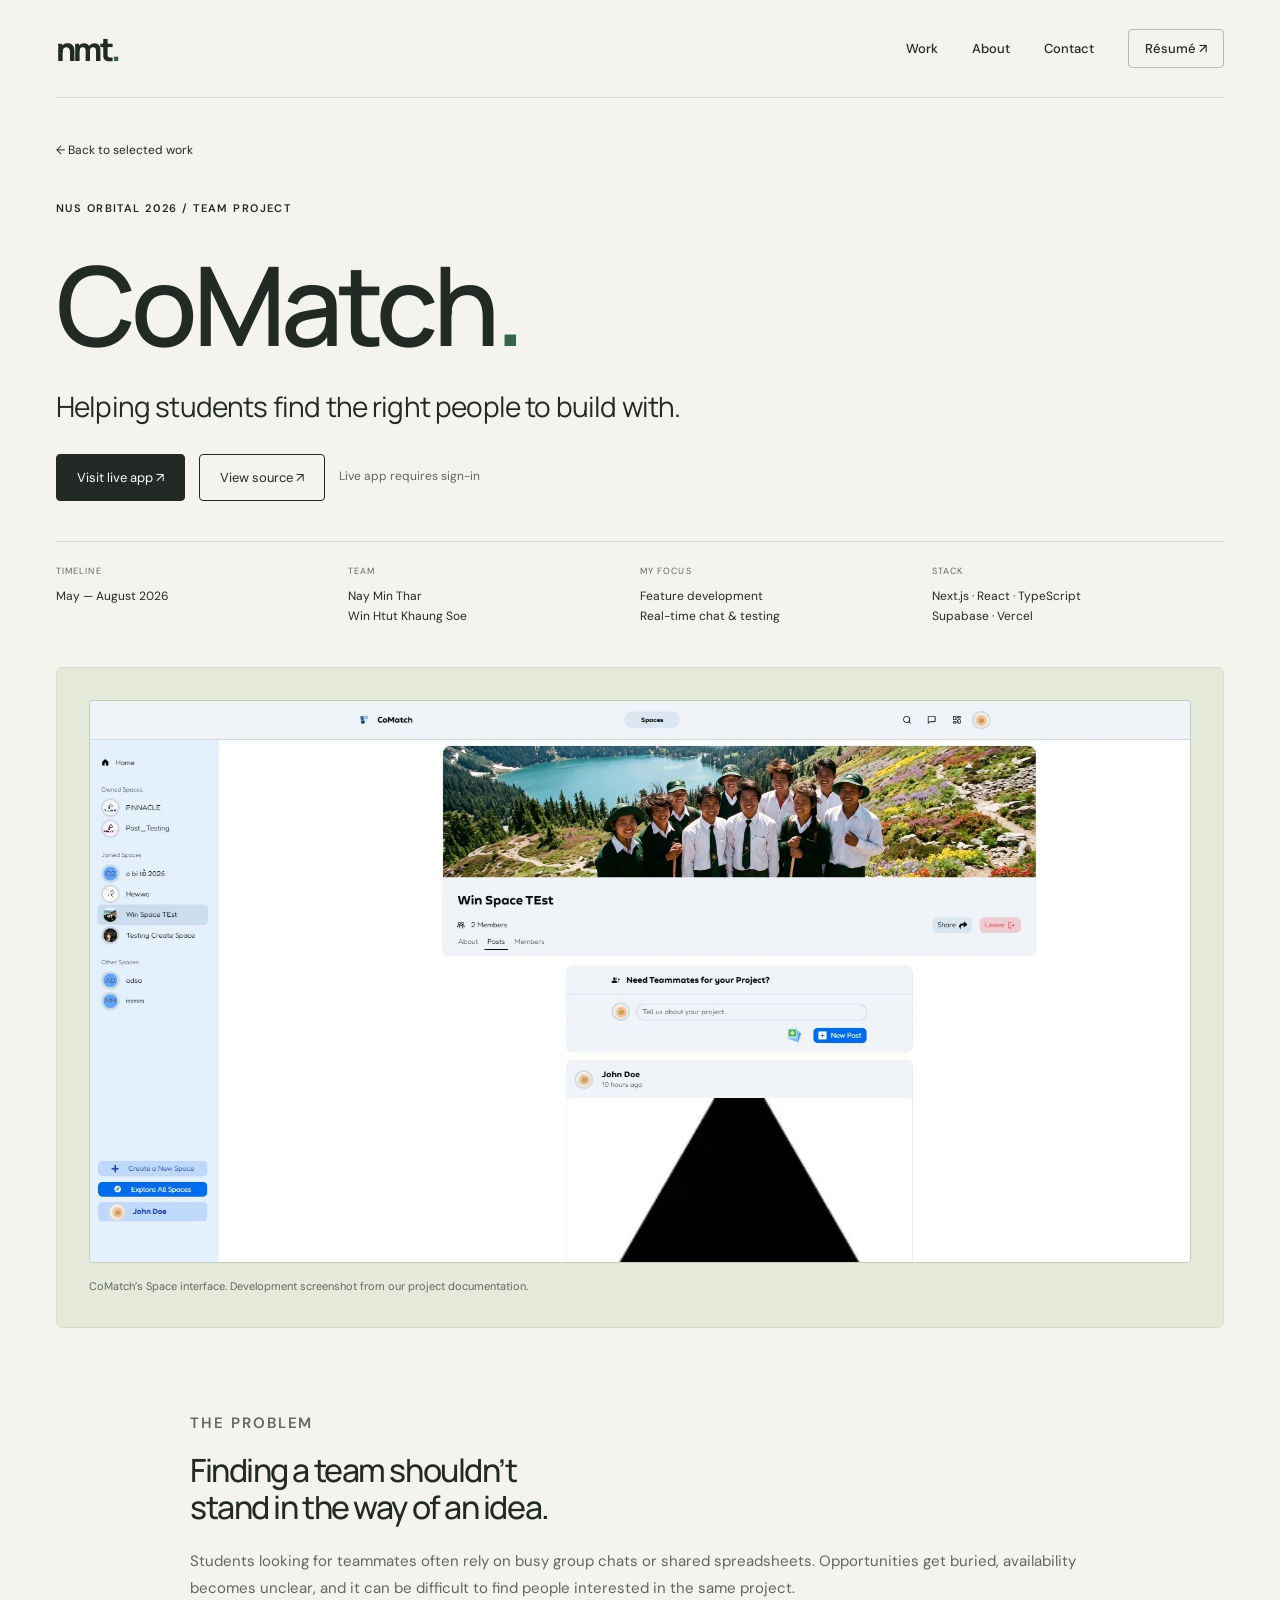
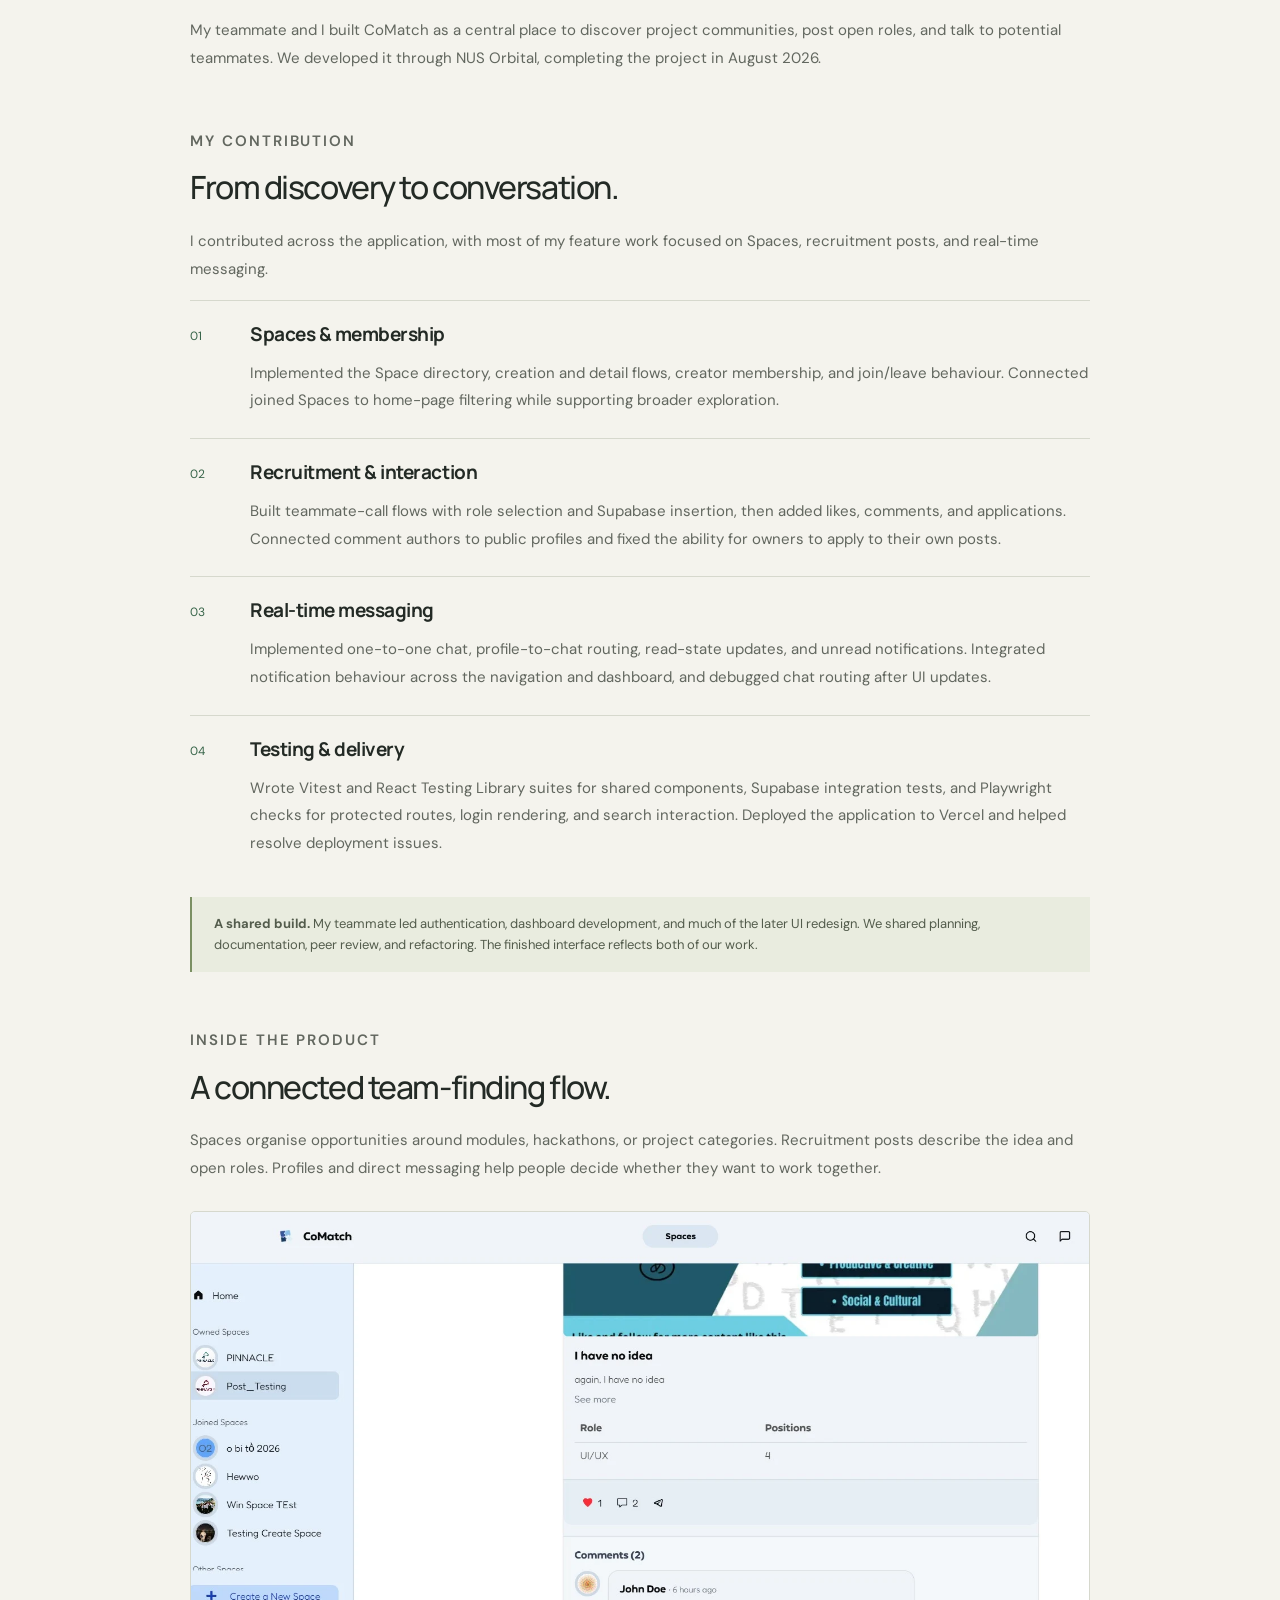
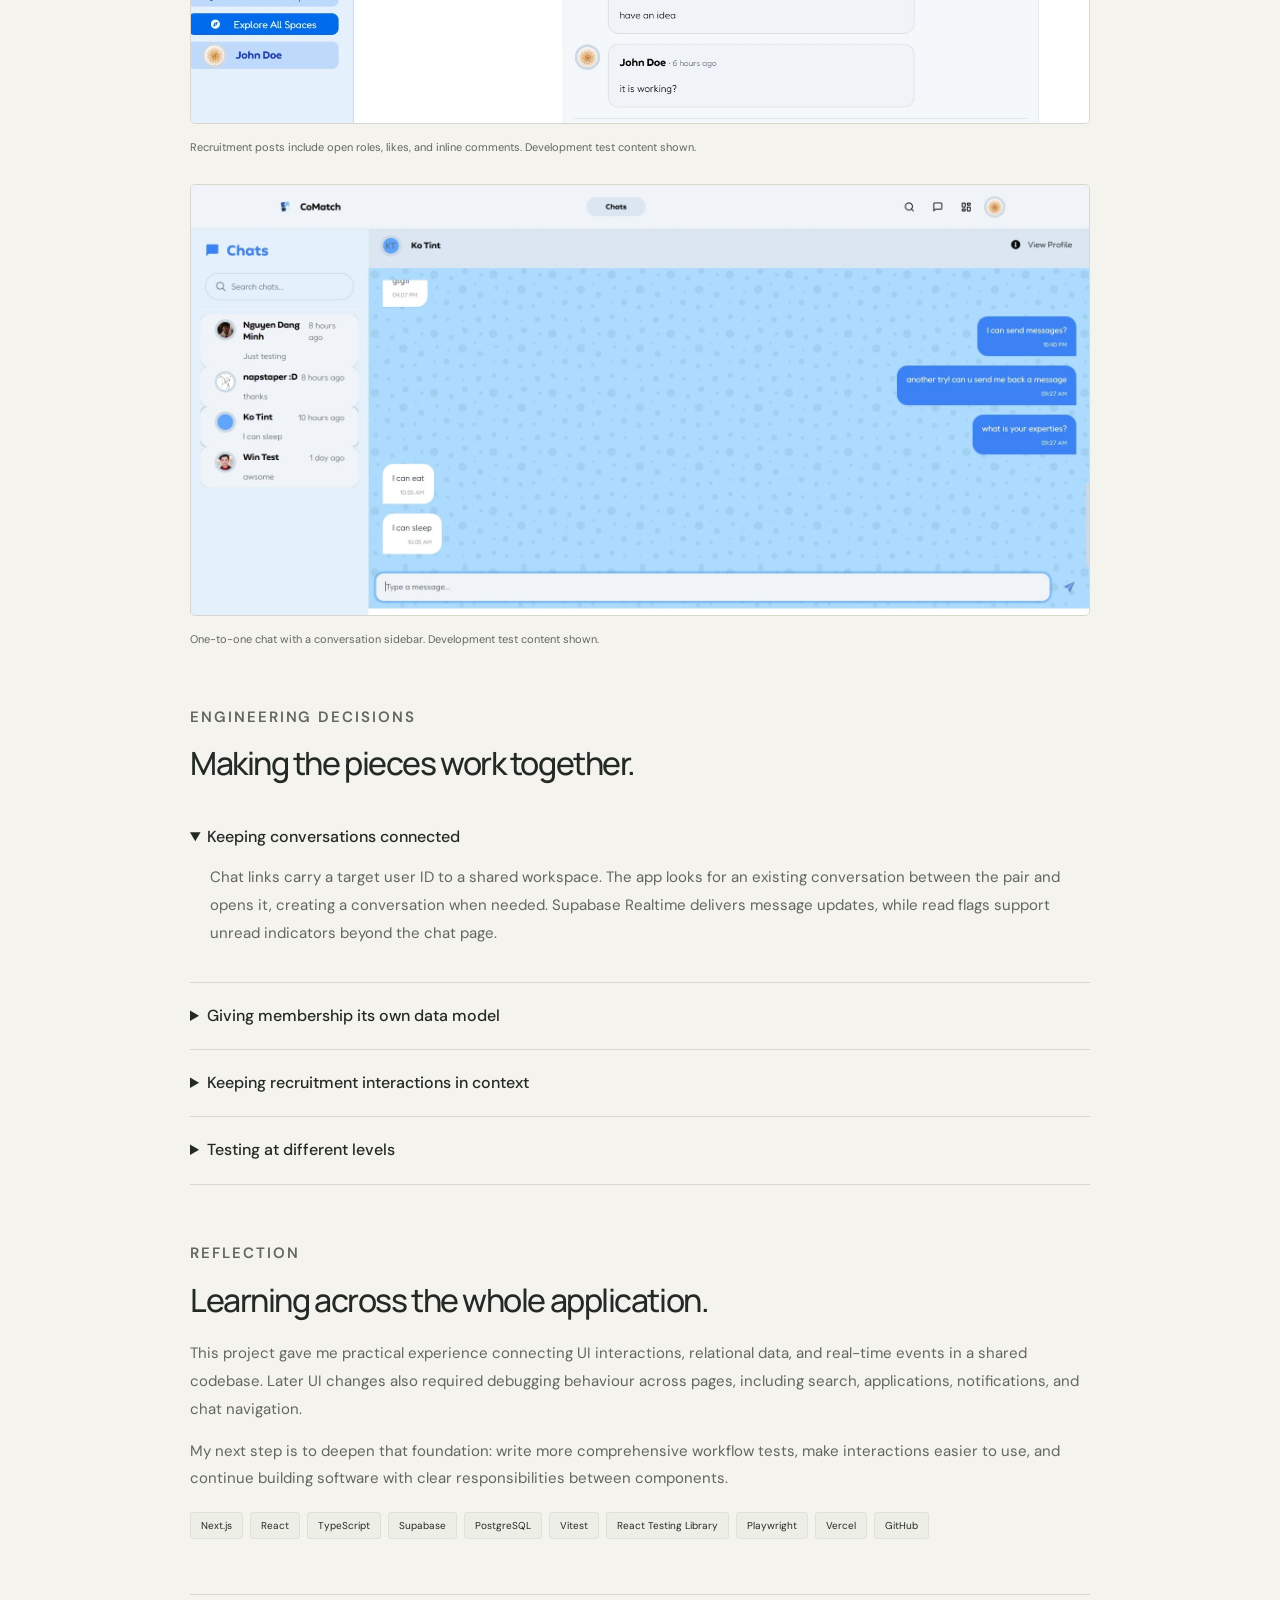
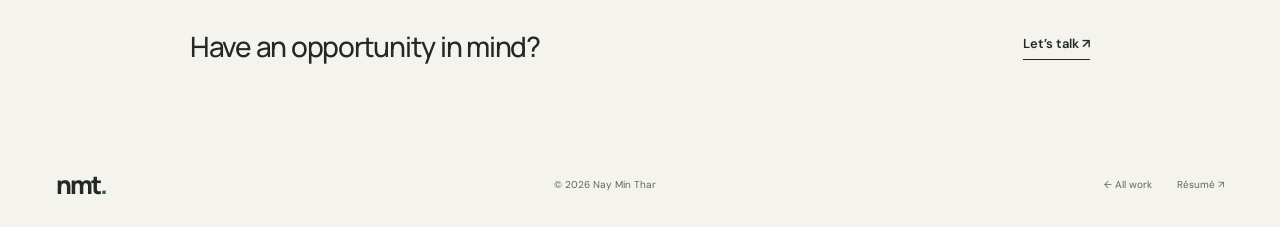
==== comatch.html @ 763fc72e "Publish initial portfolio" ====
<!doctype html>
<html lang="en">
<head><meta charset="UTF-8"><meta name="viewport" content="width=device-width, initial-scale=1"><title>CoMatch — Nay Min Thar</title><meta name="description" content="How I contributed to CoMatch: Spaces, teammate recruitment, real-time chat, and automated testing. An NUS Orbital 2026 team project."><meta name="theme-color" content="#f4f3ed"><link rel="icon" href="assets/favicon.svg" type="image/svg+xml"><link rel="stylesheet" href="styles.css"><script src="script.js" defer></script></head>
<body><a class="skip-link" href="#main">Skip to content</a><header class="site-header wrap"><a class="wordmark" href="index.html" aria-label="Nay Min Thar home">nmt<span class="brand-dot">.</span></a><nav aria-label="Main navigation"><a href="index.html#work">Work</a><a href="index.html#about">About</a><a href="index.html#contact">Contact</a><a class="nav-resume" href="resume.html">Résumé ↗</a></nav></header>
<main id="main"><section class="case-hero wrap"><a class="back-link" href="index.html#work">← Back to selected work</a><p class="eyebrow">NUS Orbital 2026 / Team project</p><h1>CoMatch<span class="green">.</span></h1><p class="case-deck">Helping students find the right people to build with.</p><div class="case-links"><a class="button dark" href="https://co-match-two.vercel.app/" target="_blank" rel="noopener noreferrer">Visit live app ↗</a><a class="button" href="https://github.com/naymin-gif/CoMatch" target="_blank" rel="noopener noreferrer">View source ↗</a><span class="small muted">Live app requires sign-in</span></div><dl class="case-facts"><div><dt>Timeline</dt><dd>May — August 2026</dd></div><div><dt>Team</dt><dd>Nay Min Thar<br>Win Htut Khaung Soe</dd></div><div><dt>My focus</dt><dd>Feature development<br>Real-time chat & testing</dd></div><div><dt>Stack</dt><dd>Next.js · React · TypeScript<br>Supabase · Vercel</dd></div></dl><figure class="case-cover"><img src="assets/comatch-spaces.webp" width="1782" height="910" alt="CoMatch Space interface with member navigation and recruitment feed"><figcaption>CoMatch’s Space interface. Development screenshot from our project documentation.</figcaption></figure></section>
<div class="case-body wrap"><section class="case-section"><p class="eyebrow">The problem</p><h2>Finding a team shouldn’t<br>stand in the way of an idea.</h2><p>Students looking for teammates often rely on busy group chats or shared spreadsheets. Opportunities get buried, availability becomes unclear, and it can be difficult to find people interested in the same project.</p><p>My teammate and I built CoMatch as a central place to discover project communities, post open roles, and talk to potential teammates. We developed it through NUS Orbital, completing the project in August 2026.</p></section>
<section class="case-section"><p class="eyebrow">My contribution</p><h2>From discovery to conversation.</h2><p>I contributed across the application, with most of my feature work focused on Spaces, recruitment posts, and real-time messaging.</p><ol class="contribution-list"><li><div><h3>Spaces & membership</h3><p>Implemented the Space directory, creation and detail flows, creator membership, and join/leave behaviour. Connected joined Spaces to home-page filtering while supporting broader exploration.</p></div></li><li><div><h3>Recruitment & interaction</h3><p>Built teammate-call flows with role selection and Supabase insertion, then added likes, comments, and applications. Connected comment authors to public profiles and fixed the ability for owners to apply to their own posts.</p></div></li><li><div><h3>Real-time messaging</h3><p>Implemented one-to-one chat, profile-to-chat routing, read-state updates, and unread notifications. Integrated notification behaviour across the navigation and dashboard, and debugged chat routing after UI updates.</p></div></li><li><div><h3>Testing & delivery</h3><p>Wrote Vitest and React Testing Library suites for shared components, Supabase integration tests, and Playwright checks for protected routes, login rendering, and search interaction. Deployed the application to Vercel and helped resolve deployment issues.</p></div></li></ol><aside class="team-note"><strong>A shared build.</strong> My teammate led authentication, dashboard development, and much of the later UI redesign. We shared planning, documentation, peer review, and refactoring. The finished interface reflects both of our work.</aside></section>
<section class="case-section"><p class="eyebrow">Inside the product</p><h2>A connected team-finding flow.</h2><p>Spaces organise opportunities around modules, hackathons, or project categories. Recruitment posts describe the idea and open roles. Profiles and direct messaging help people decide whether they want to work together.</p><figure class="case-gallery"><a href="assets/comatch-posts.webp" target="_blank" rel="noopener" aria-label="Open full-size recruitment post screenshot"><img src="assets/comatch-posts.webp" width="1589" height="904" loading="lazy" alt="CoMatch post with an open UI/UX role and expandable discussion"></a><figcaption>Recruitment posts include open roles, likes, and inline comments. Development test content shown.</figcaption></figure><figure class="case-gallery"><a href="assets/comatch-chat.webp" target="_blank" rel="noopener" aria-label="Open full-size chat screenshot"><img src="assets/comatch-chat.webp" width="1898" height="910" loading="lazy" alt="CoMatch messaging interface showing a chat list and active message thread"></a><figcaption>One-to-one chat with a conversation sidebar. Development test content shown.</figcaption></figure></section>
<section class="case-section"><p class="eyebrow">Engineering decisions</p><h2>Making the pieces work together.</h2><details class="case-detail" open><summary>Keeping conversations connected</summary><p>Chat links carry a target user ID to a shared workspace. The app looks for an existing conversation between the pair and opens it, creating a conversation when needed. Supabase Realtime delivers message updates, while read flags support unread indicators beyond the chat page.</p></details><details class="case-detail"><summary>Giving membership its own data model</summary><p>A dedicated <code>space_members</code> table separates membership from recruitment applications. This supports join/leave behaviour, membership lookups, and filtering the home page by joined Spaces.</p></details><details class="case-detail"><summary>Keeping recruitment interactions in context</summary><p>Comments expand inside a post instead of moving the user into a separate overlay. Recruitment forms use a constrained, scrollable body so adding more roles does not push the submission controls beyond the viewport.</p></details><details class="case-detail"><summary>Testing at different levels</summary><p>Component tests exercise rendering and interactions. Database integration checks inspect queries and schema expectations. Browser tests check login rendering, route protection, and search behaviour. Each layer covers a different kind of failure; route checks alone do not prove the complete authenticated application flow.</p></details></section>
<section class="case-section"><p class="eyebrow">Reflection</p><h2>Learning across the whole application.</h2><p>This project gave me practical experience connecting UI interactions, relational data, and real-time events in a shared codebase. Later UI changes also required debugging behaviour across pages, including search, applications, notifications, and chat navigation.</p><p>My next step is to deepen that foundation: write more comprehensive workflow tests, make interactions easier to use, and continue building software with clear responsibilities between components.</p><ul class="tags" aria-label="Project tools"><li>Next.js</li><li>React</li><li>TypeScript</li><li>Supabase</li><li>PostgreSQL</li><li>Vitest</li><li>React Testing Library</li><li>Playwright</li><li>Vercel</li><li>GitHub</li></ul></section><div class="next-step"><h2>Have an opportunity in mind?</h2><a class="text-link" href="index.html#contact">Let’s talk ↗</a></div></div></main>
<footer class="site-footer wrap"><a class="wordmark" href="index.html" aria-label="Nay Min Thar home">nmt<span class="brand-dot">.</span></a><span>© <span data-year>2026</span> Nay Min Thar</span><div><a href="index.html#work">← All work</a><a href="resume.html">Résumé ↗</a></div></footer></body></html>
---- styles.css ----
@import url('https://fonts.googleapis.com/css2?family=DM+Sans:wght@400;450;500;550;600;650;700&family=Manrope:wght@400;500;600;650;700;750;800&display=swap');
:root{--paper:#f4f3ed;--ink:#232a25;--muted:#62675f;--green:#376449;--line:#d6d8cd;--lime:#dce9ae;--white:#fff;--heading:'Manrope',Arial,sans-serif;--body:'DM Sans',Arial,sans-serif}
*{box-sizing:border-box}html{scroll-behavior:smooth;scroll-padding-top:95px}body{margin:0;background:var(--paper);color:var(--ink);font-family:var(--body);font-size:16px;line-height:1.65}a{color:inherit;text-decoration:none}button{font:inherit;color:inherit;cursor:pointer}img{max-width:100%;display:block}h1,h2,h3,p{margin:0}h1,h2,h3{font-family:var(--heading);line-height:1.15;letter-spacing:-.045em}button,a{-webkit-tap-highlight-color:transparent}a,button{touch-action:manipulation}a:focus-visible,button:focus-visible,summary:focus-visible{outline:3px solid var(--green);outline-offset:5px}::selection{background:var(--lime);color:var(--ink)}.wrap{max-width:1240px;width:calc(100% - 112px);margin-inline:auto}.muted{color:var(--muted)}.small{font-size:12px}.green{color:var(--green)}.eyebrow{text-transform:uppercase;letter-spacing:.13em;font-size:11px;font-weight:600}.skip-link{position:fixed;left:16px;top:-80px;z-index:10;padding:10px 18px;background:var(--ink);color:white}.skip-link:focus{top:12px}.site-header{height:98px;display:flex;align-items:center;justify-content:space-between;border-bottom:1px solid var(--line)}.wordmark{font-family:var(--heading);font-size:32px;font-weight:800;letter-spacing:-.08em;line-height:1}.brand-dot{color:var(--green)}nav{display:flex;align-items:center;gap:34px;font-size:13px;font-weight:500}nav a:hover,.subtle-link:hover,.site-footer a:hover{color:var(--green)}.nav-resume{border:1px solid #b9bcb1;padding:8px 16px;border-radius:4px}.nav-resume span{margin-left:12px}.hero{padding-top:37px}.hero-top,.hero-foot{display:flex;align-items:center;justify-content:space-between;gap:20px}.availability{font-size:11px;display:inline-flex;align-items:center;gap:9px;white-space:nowrap}.availability i,.tiny-dot{display:inline-block;width:6px;height:6px;background:var(--green);border-radius:50%;box-shadow:0 0 0 4px #3764490b}.hero h1{font-size:clamp(68px,9.7vw,132px);letter-spacing:-.075em;font-weight:600;margin:35px 0 34px;line-height:1.1}.name-dot{color:var(--green)}.hero-bottom{display:grid;grid-template-columns:1.1fr 1fr;align-items:center;gap:70px}.hero-lead{font-family:var(--heading);font-size:38px;font-weight:500;line-height:1.24;letter-spacing:-.045em}em{font-family:Georgia,'Times New Roman',serif;font-weight:400;color:var(--green)}.intro{font-size:15px;max-width:420px;margin:22px 0 25px;line-height:1.8}.button{display:inline-flex;align-items:center;justify-content:space-between;gap:34px;border:1px solid var(--ink);padding:12px 20px;font-size:13px;border-radius:4px;transition:background .2s,transform .2s}.button:hover{transform:translateY(-2px)}.dark{background:var(--ink);color:white}.dark:hover{background:var(--green)}.orbit-art{height:300px;position:relative;display:grid;place-items:center;overflow:hidden;background:radial-gradient(ellipse at center,#e5e9d655,transparent 66%)}.orbit{position:absolute;width:315px;height:160px;border:1px solid #8d9d805e;border-radius:50%;transform:rotate(-32deg)}.orbit-two{transform:rotate(32deg)}.orbit-three{transform:rotate(90deg)}.orbit-center{font:500 66px var(--heading);letter-spacing:-.1em;color:var(--green);transform:translateX(-4px)}.orbit-point{position:absolute;width:17px;height:17px;border-radius:50%;background:var(--green);top:73px;left:calc(50% + 105px);box-shadow:0 0 0 7px var(--paper)}.point-two{width:10px;height:10px;background:#b4c094;left:calc(50% - 125px);top:211px}.orbit-caption{position:absolute;bottom:0;font-size:9px;letter-spacing:.17em;color:var(--muted)}.hero-foot{margin-top:45px;padding:20px 0 22px;border-bottom:1px solid var(--line);font-size:10px;letter-spacing:.025em;color:var(--muted)}.hero-foot a span{margin-left:20px}.section-heading{margin-bottom:34px}.section-number{color:#858b7d;margin-right:12px}.section-heading h2{font-size:37px;font-weight:500;margin-top:17px}.work-section{padding-top:90px}.project-card{border:1px solid var(--line);border-radius:9px;overflow:hidden;background:#f9f9f4}.project-intro{padding:32px 38px;display:flex;align-items:center;justify-content:space-between}.project-meta{display:flex;align-items:center;gap:15px;color:var(--muted);font-size:11px}.pill{display:inline-block;border:1px solid #c7ccbc;border-radius:30px;padding:3px 11px;font-size:10px;line-height:1.8}.project-intro h3{font-size:46px;font-weight:600;margin:15px 0 8px}.project-intro h3 span{font-size:25px;margin-left:12px;vertical-align:middle}.project-intro p{font-size:14px;color:var(--muted)}.circle-link{border:1px solid #bdc6b8;display:grid;place-items:center;width:51px;height:51px;border-radius:50%;font-size:25px;transition:background .2s}.circle-link:hover{background:var(--lime)}.project-stage{padding:23px 38px 20px;background:#e4e9da;border-block:1px solid #d5decb}.stage-top{display:flex;justify-content:space-between;align-items:center;gap:15px;margin-bottom:23px}.stage-label{font-size:10px;letter-spacing:.06em;display:flex;align-items:center;gap:10px}.screen-controls{display:flex;border:1px solid #c4cfb8;padding:3px;border-radius:5px;gap:3px}.screen-controls button{background:transparent;border:0;border-radius:3px;font-size:11px;padding:5px 13px;min-height:32px}.screen-controls button[aria-pressed=true]{background:var(--paper);box-shadow:0 1px 4px #23301d10}.screen-controls button:hover{background:#f4f3ed99}.browser-frame{border:1px solid #c5cebb;border-radius:6px;overflow:hidden;box-shadow:0 14px 30px #23301d10;background:#eff4f9}.browser-bar{height:33px;display:flex;align-items:center;justify-content:space-between;background:#f9faf7;padding:0 13px;font-size:9px;color:#7b8675;border-bottom:1px solid #e5e8df}.browser-bar span:first-child{letter-spacing:3px;font-size:8px;color:#b4bdaa}.browser-frame img{width:100%;aspect-ratio:1.96;object-fit:contain;background:#eff4f9}.screen-caption{font-size:11px;margin-top:16px;text-align:center;color:#55614c}.project-bottom{display:grid;grid-template-columns:1fr auto;gap:60px;padding:30px 38px 34px;align-items:center}.project-bottom p{max-width:660px;font-size:14px;line-height:1.8}.tags{display:flex;flex-wrap:wrap;gap:7px;list-style:none;padding:0;margin:19px 0 0}.tags li{font-size:10px;line-height:1.5;padding:5px 10px;background:#edeee6;border:1px solid #dfe2d6;border-radius:3px}.project-actions{display:flex;flex-direction:column;align-items:flex-start;gap:8px}.text-link{display:inline-flex;align-items:center;gap:24px;font-size:13px;font-weight:600;border-bottom:1px solid var(--ink);padding-bottom:5px}.text-link:hover{color:var(--green);border-color:var(--green)}.subtle-link{font-size:12px}.about-section{padding-top:100px}.about-grid{display:grid;grid-template-columns:1.2fr .8fr;gap:110px}.about-grid h2{font-weight:500;font-size:39px;margin-bottom:27px}.body-large{font-size:18px;line-height:1.65}.about-grid p.muted{font-size:14px;line-height:1.9;margin-top:18px}.about-grid .text-link{margin-top:24px}.education-card{padding:30px;background:#e9ecdf;border:1px solid #dce0d0;border-radius:6px;align-self:start}.education-icon{font-size:12px;font-weight:700;width:45px;height:45px;border:1px solid #9aa88d;border-radius:50%;display:grid;place-items:center;color:var(--green);margin-bottom:24px}.education-card .eyebrow{color:var(--muted);font-size:9px}.education-card h3{font-size:25px;font-weight:600;margin:12px 0 14px}.education-card>p:not(.eyebrow){font-size:13px}.education-bottom{display:flex;align-items:center;justify-content:space-between;gap:15px;font-size:10px;margin:22px 0;padding-bottom:20px;border-bottom:1px solid #ccd4bf}.education-card .scholarship{font-size:12px}.skills-grid{display:grid;grid-template-columns:repeat(3,1fr);gap:35px;border-top:1px solid var(--line);margin-top:50px;padding-top:26px}.skills-grid .eyebrow{color:var(--muted);font-size:9px;margin-bottom:13px}.skills-grid>div>p:last-child{font-size:13px;line-height:1.9}.experience-section{padding-top:100px;padding-bottom:100px}.experience-row{display:grid;grid-template-columns:210px 1fr 32px;gap:40px;padding:31px 0;border-top:1px solid var(--line)}.experience-row:last-child{border-bottom:1px solid var(--line)}.experience-date{font-size:12px;padding-top:3px}.experience-date span{display:block;color:var(--muted);font-size:10px;margin-top:4px}.experience-row h3{font-size:22px;font-weight:550;letter-spacing:-.025em}.experience-subtitle{font-size:12px;margin-top:8px}.experience-row p.muted{font-size:13px;max-width:675px;margin-top:14px;line-height:1.8}.row-mark{font:400 13px var(--heading);color:#949b8a}.contact-section{background:#e3e9d7;border-block:1px solid #d3dcc5;padding:43px 0 49px}.contact-top{display:flex;align-items:center;justify-content:space-between;gap:20px}.contact-section h2{font-size:clamp(54px,6.5vw,84px);font-weight:500;margin:44px 0 36px;position:relative;line-height:1.13}.contact-arrow{position:absolute;right:20px;top:-12px;font-size:130px;font-weight:400;color:var(--green)}.contact-bottom{display:flex;align-items:flex-end;justify-content:space-between;gap:30px}.contact-bottom p{font-size:13px;color:#59614f}.email-link{font-size:18px;border-bottom:1px solid #69785a;padding-bottom:8px;display:block}.email-link span{margin-left:25px}.copy-email{padding:8px 0 0;border:0;background:transparent;text-decoration:underline;text-underline-offset:3px;font-size:10px;color:#536445}.copy-status{font-size:10px;margin-left:12px}.site-footer{display:flex;align-items:center;justify-content:space-between;gap:25px;padding-block:30px;font-size:10px;color:var(--muted)}.site-footer .wordmark{font-size:25px;color:var(--ink)}.site-footer>div{display:flex;gap:25px}
/* Case study */
.back-link{display:inline-block;font-size:12px;margin-bottom:38px}.case-hero{padding-top:38px}.case-hero h1{font-size:clamp(64px,9vw,110px);font-weight:550;margin:24px 0 20px}.case-deck{font-family:var(--heading);font-size:28px;letter-spacing:-.03em;max-width:780px;line-height:1.4}.case-links{display:flex;gap:14px;align-items:center;flex-wrap:wrap;margin:27px 0}.case-facts{display:grid;grid-template-columns:repeat(4,1fr);border-top:1px solid var(--line);padding-top:22px;margin:40px 0}.case-facts dt{font-size:9px;text-transform:uppercase;letter-spacing:.12em;color:var(--muted);margin-bottom:8px}.case-facts dd{font-size:12px;margin:0}.case-cover{background:#e4e9da;padding:32px;border:1px solid #d5decb;border-radius:7px}.case-cover img{border:1px solid #c5cebb;border-radius:4px}.case-cover figcaption,.case-gallery figcaption{font-size:11px;color:var(--muted);margin-top:14px}.case-cover{margin:0}.case-body{max-width:900px;padding-top:68px;padding-bottom:80px}.case-section{margin-bottom:55px}.case-section h2{font-size:32px;font-weight:500;margin-bottom:22px}.case-section p{color:var(--muted);font-size:15px;margin:14px 0;line-height:1.85}.case-section h3{font-size:19px;letter-spacing:-.025em}.contribution-list{list-style:none;padding:0;counter-reset:contribution}.contribution-list li{display:grid;grid-template-columns:40px 1fr;gap:20px;border-top:1px solid var(--line);padding:23px 0;counter-increment:contribution}.contribution-list li:before{content:'0' counter(contribution);font-size:12px;color:var(--green);padding-top:3px}.contribution-list p{margin-bottom:0}.team-note{background:#e9ecdf;border-left:2px solid #7b9063;padding:16px 22px;font-size:13px;color:#535c4c}.case-gallery{margin:28px 0}.case-gallery img{border:1px solid var(--line);border-radius:5px}.case-gallery a{display:block}.case-detail{border-bottom:1px solid var(--line);padding:20px 0}.case-detail summary{cursor:pointer;font-size:16px;font-weight:500;padding-right:20px}.case-detail p{padding-left:20px}.next-step{border-top:1px solid var(--line);padding-top:35px;display:flex;align-items:center;justify-content:space-between;gap:20px}.next-step h2{font-size:28px;font-weight:500}
@media(min-width:1450px){.hero h1{font-size:142px}}
@media(max-width:1000px){.wrap{width:calc(100% - 64px)}.hero-bottom{gap:30px}.hero-lead{font-size:32px}.about-grid{gap:50px}.experience-row{grid-template-columns:175px 1fr 25px;gap:25px}.project-bottom{gap:30px}.contact-arrow{font-size:100px}.email-link{font-size:15px}.hero-foot>span:nth-child(2){display:none}.about-grid h2{font-size:33px}}
@media(max-width:700px){html{scroll-padding-top:25px}.wrap{width:calc(100% - 40px)}.site-header{height:79px}.wordmark{font-size:29px}nav{gap:18px;font-size:12px}.nav-resume{padding:6px 9px}.nav-resume span{margin-left:3px}.hero{padding-top:25px}.hero-top{align-items:flex-start;flex-direction:column;gap:14px}.hero-top .eyebrow{font-size:9px;max-width:280px;line-height:1.9}.hero h1{font-size:clamp(50px,11.4vw,80px);margin:30px 0;letter-spacing:-.07em}.hero-bottom{grid-template-columns:1fr;gap:0;position:relative}.hero-copy{position:relative;z-index:1}.hero-lead{font-size:31px}.intro{font-size:14px;max-width:430px}.orbit-art{display:none}.hero-foot{margin-top:36px;font-size:9px}.hero-foot a span{margin-left:7px}.work-section,.about-section,.experience-section{padding-top:64px}.section-heading{margin-bottom:24px}.section-heading h2{font-size:29px}.eyebrow{font-size:10px}.project-intro{padding:25px 21px}.project-meta{gap:9px;font-size:9px;flex-wrap:wrap}.pill{font-size:9px}.project-intro h3{font-size:37px}.project-intro p{font-size:12px;max-width:225px}.circle-link{width:40px;height:40px;flex-shrink:0;font-size:22px}.project-stage{padding:15px 12px}.stage-top{flex-direction:column;align-items:flex-start;gap:12px;margin-bottom:15px}.screen-controls{align-self:stretch}.screen-controls button{flex:1;min-height:36px}.stage-label{font-size:9px}.browser-bar{height:25px;font-size:7px;padding:0 9px}.browser-frame{border-radius:4px}.screen-caption{font-size:10px;min-height:32px;padding-inline:5px}.project-bottom{padding:23px 21px;grid-template-columns:1fr;gap:24px}.project-bottom p{font-size:13px}.project-actions{gap:12px}.project-actions .small{margin-top:-9px}.about-grid{grid-template-columns:1fr;gap:32px}.about-grid h2{font-size:33px}.body-large{font-size:16px}.education-card{padding:26px}.skills-grid{grid-template-columns:1fr;gap:22px;margin-top:30px}.skills-grid>div{display:grid;grid-template-columns:110px 1fr;gap:10px}.skills-grid .eyebrow{padding-top:4px}.skills-grid>div>p:last-child{font-size:12px}.experience-row{grid-template-columns:1fr;gap:15px;position:relative;padding:25px 0}.experience-date{display:flex;gap:14px;align-items:center;font-size:11px}.experience-date span{margin:0}.experience-row h3{font-size:21px}.row-mark{display:none}.experience-section{padding-bottom:65px}.contact-section{padding:30px 0}.contact-top{flex-direction:column;align-items:flex-start;gap:12px}.contact-section h2{font-size:50px;margin:33px 0;letter-spacing:-.05em}.contact-arrow{display:none}.contact-bottom{align-items:flex-start;flex-direction:column;gap:24px}.email-link{font-size:16px;overflow-wrap:anywhere}.email-link span{margin-left:12px}.contact-bottom p{font-size:12px}.site-footer{flex-wrap:wrap;gap:20px}.site-footer>div{width:100%;justify-content:space-between;border-top:1px solid var(--line);padding-top:18px}.case-hero{padding-top:26px}.case-hero h1{font-size:67px}.case-deck{font-size:23px}.case-facts{grid-template-columns:1fr 1fr;gap:23px}.case-cover{padding:12px}.case-body{padding-top:40px}.case-section h2{font-size:27px}.case-section p{font-size:14px}.next-step{flex-direction:column;align-items:flex-start}.case-detail summary{font-size:15px}}
.skills-grid{grid-template-columns:repeat(4,1fr)}
.coursework-section{padding-top:100px}.coursework-grid{display:grid;grid-template-columns:repeat(3,1fr);border-block:1px solid var(--line)}.course-card{padding:28px 30px 31px;border-left:1px solid var(--line);min-width:0}.course-card:first-child{border-left:0}.course-card.current{background:#e9ecdf}.course-card-top{display:flex;justify-content:space-between;align-items:center;gap:15px;margin-bottom:35px}.course-index{font:500 12px var(--heading);color:var(--green)}.course-card h3{font-size:20px;font-weight:550;letter-spacing:-.025em;min-height:46px}.course-card ul{list-style:none;padding:0;margin:21px 0 0}.course-card li{display:grid;grid-template-columns:70px 1fr;gap:9px;border-top:1px solid var(--line);padding:10px 0;font-size:11px;line-height:1.55;color:var(--muted)}.course-card li span{font-weight:700;color:var(--ink)}
.contact-links{min-width:410px}.social-links{display:grid;grid-template-columns:1fr;margin-top:22px;border-top:1px solid #c4cdb8}.social-links a{display:flex;align-items:center;justify-content:space-between;padding:11px 0;border-bottom:1px solid #c4cdb8;font-size:12px}.social-links a:hover{color:var(--green)}
@media(max-width:1000px){.skills-grid{grid-template-columns:repeat(2,1fr)}.course-card{padding-inline:22px}.course-card li{grid-template-columns:62px 1fr}.contact-links{min-width:350px}}
@media(max-width:700px){.coursework-section{padding-top:64px}.coursework-grid{grid-template-columns:1fr}.course-card,.course-card:first-child{border-left:0;border-top:1px solid var(--line);padding:24px 20px}.course-card:first-child{border-top:0}.course-card-top{margin-bottom:22px}.course-card h3{min-height:0;font-size:20px}.course-card li{grid-template-columns:68px 1fr;font-size:11px}.contact-links{min-width:0;width:100%}.social-links{margin-top:18px}.skills-grid{grid-template-columns:1fr}}
img{height:auto}
@media(prefers-reduced-motion:reduce){html{scroll-behavior:auto}*,*:before,*:after{animation:none!important;transition:none!important}}
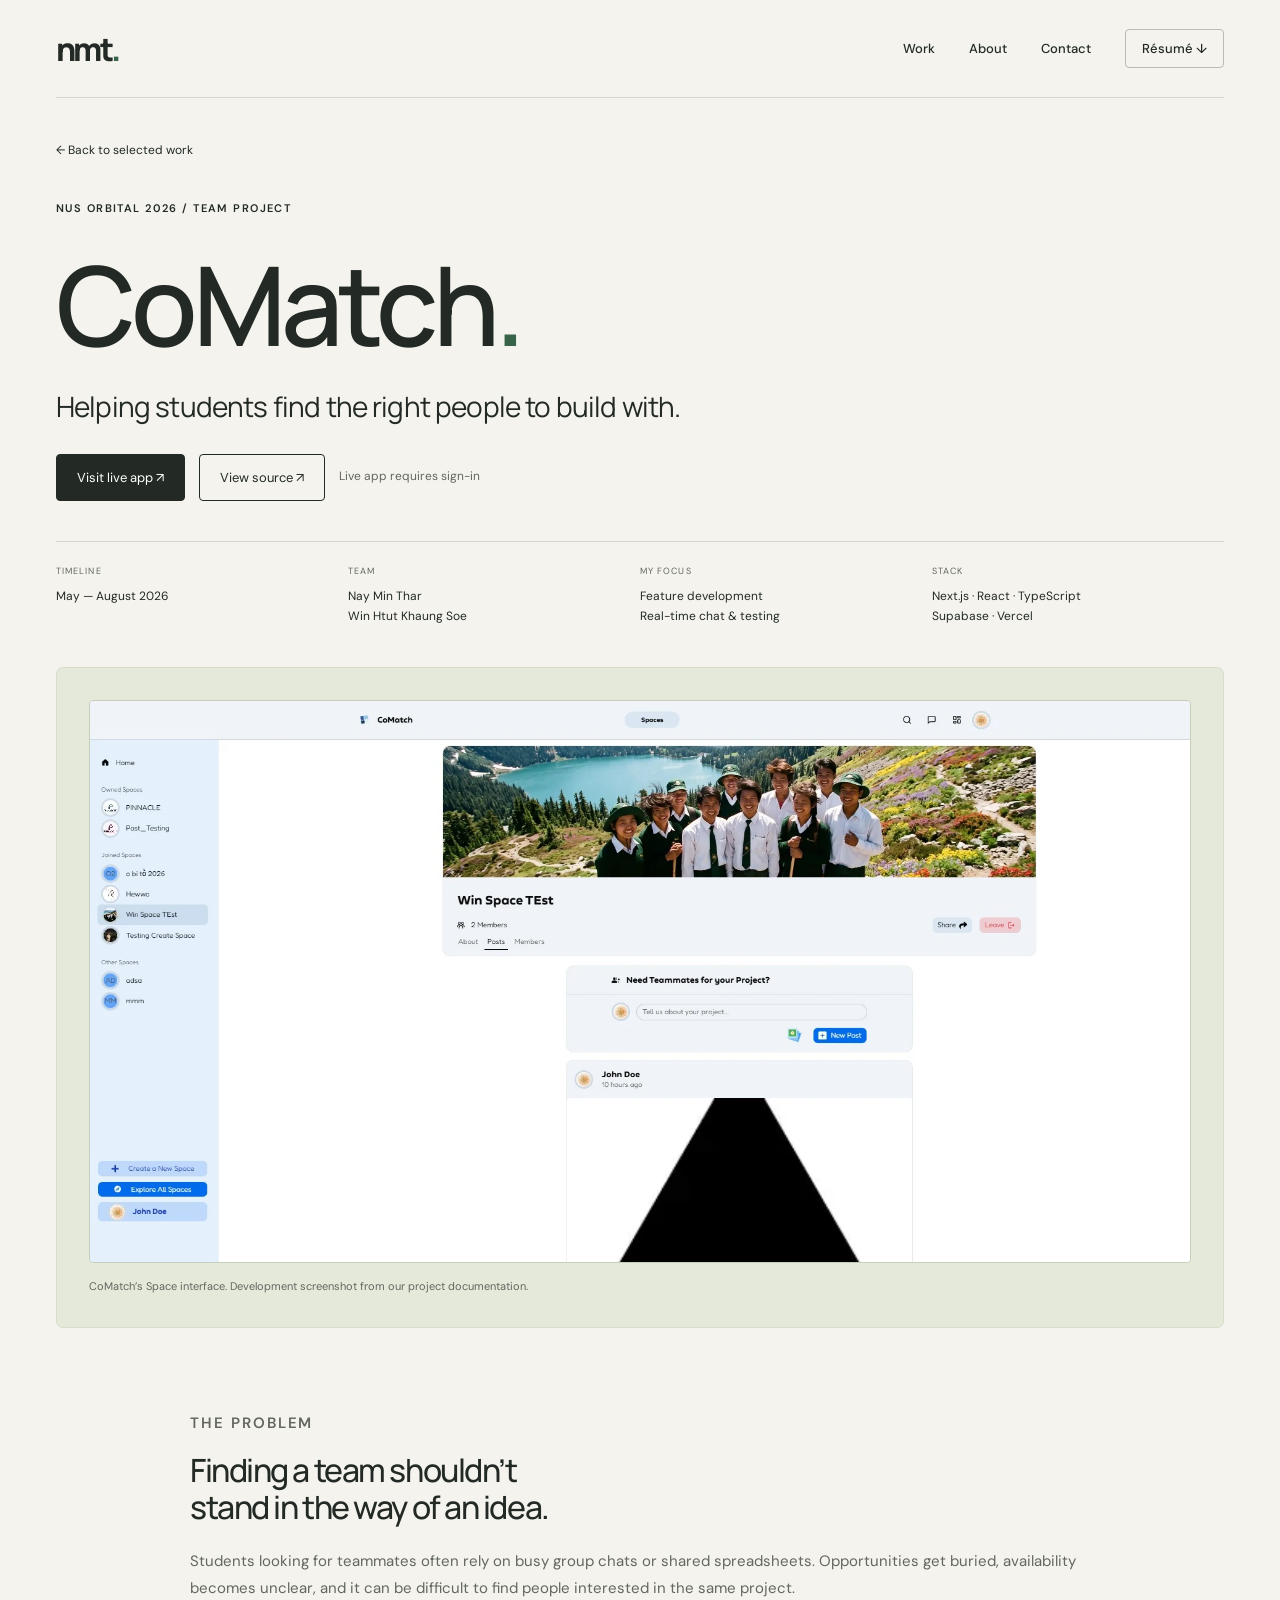
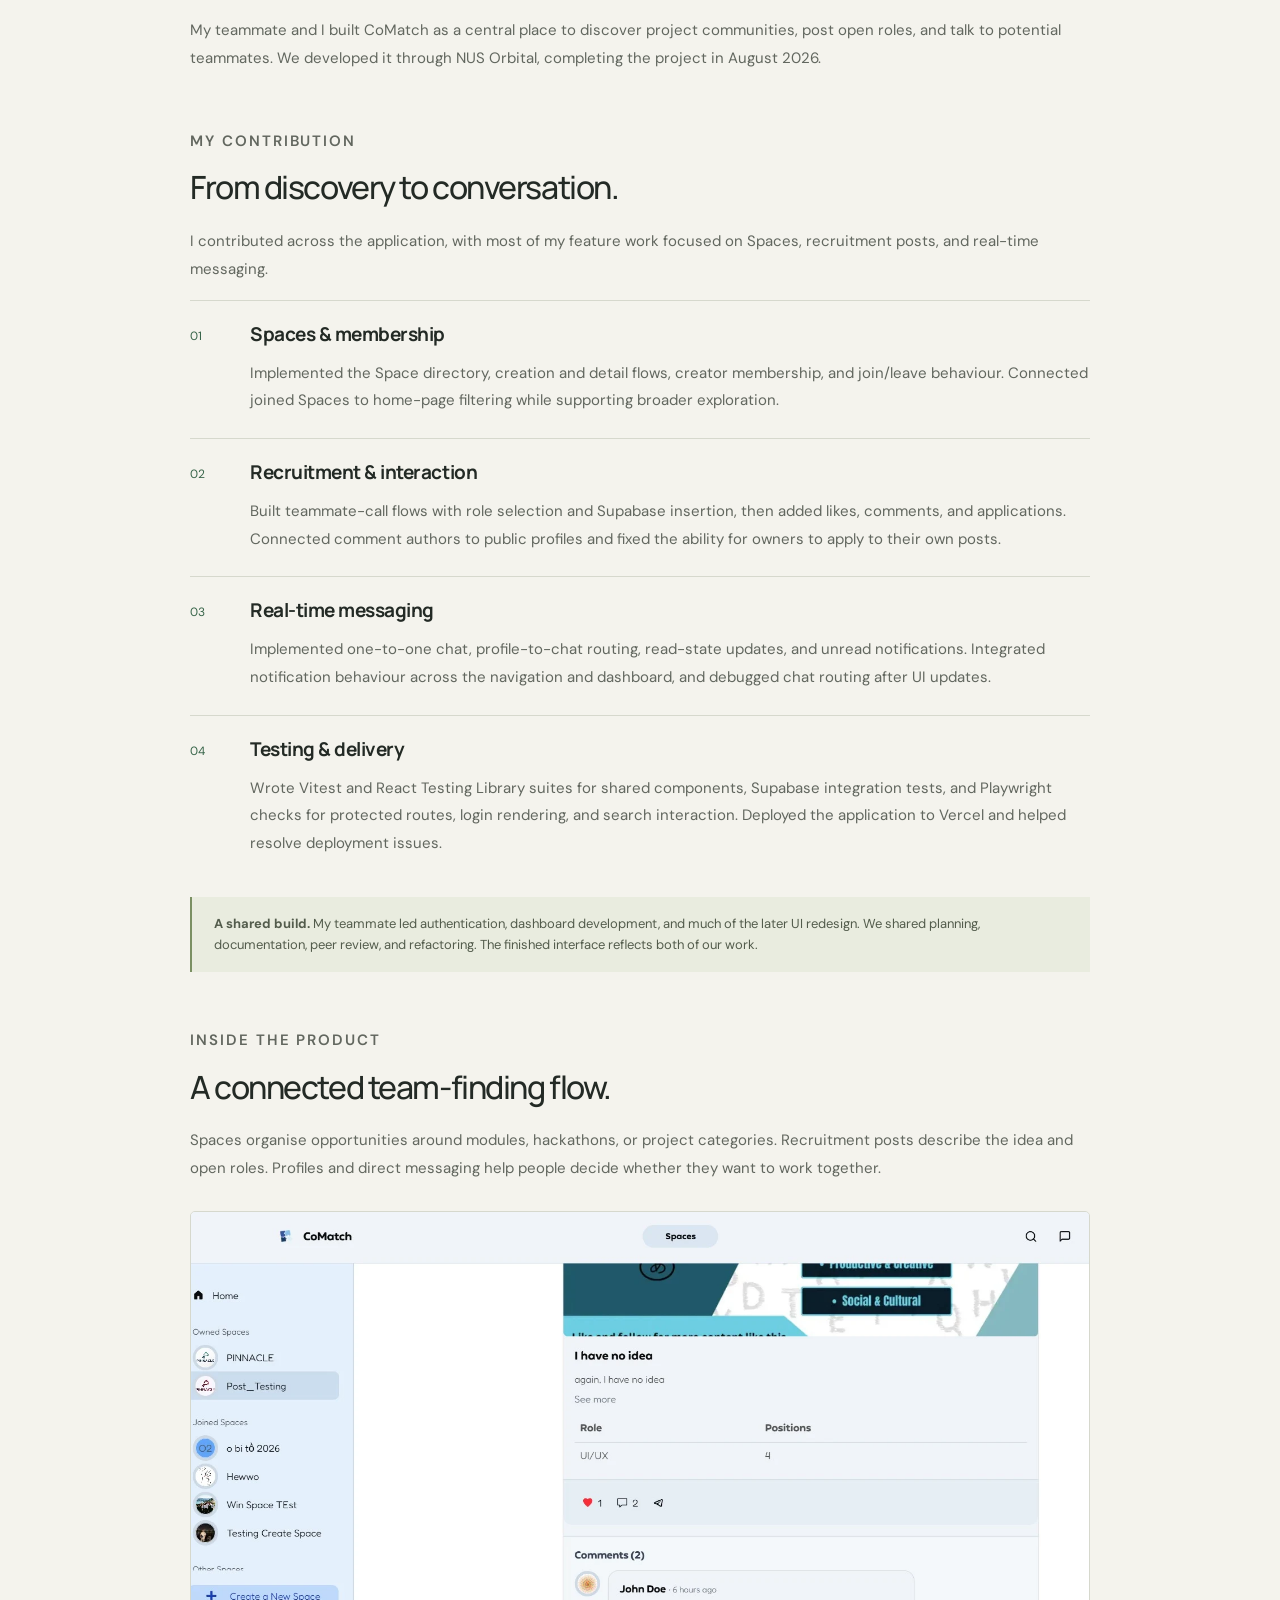
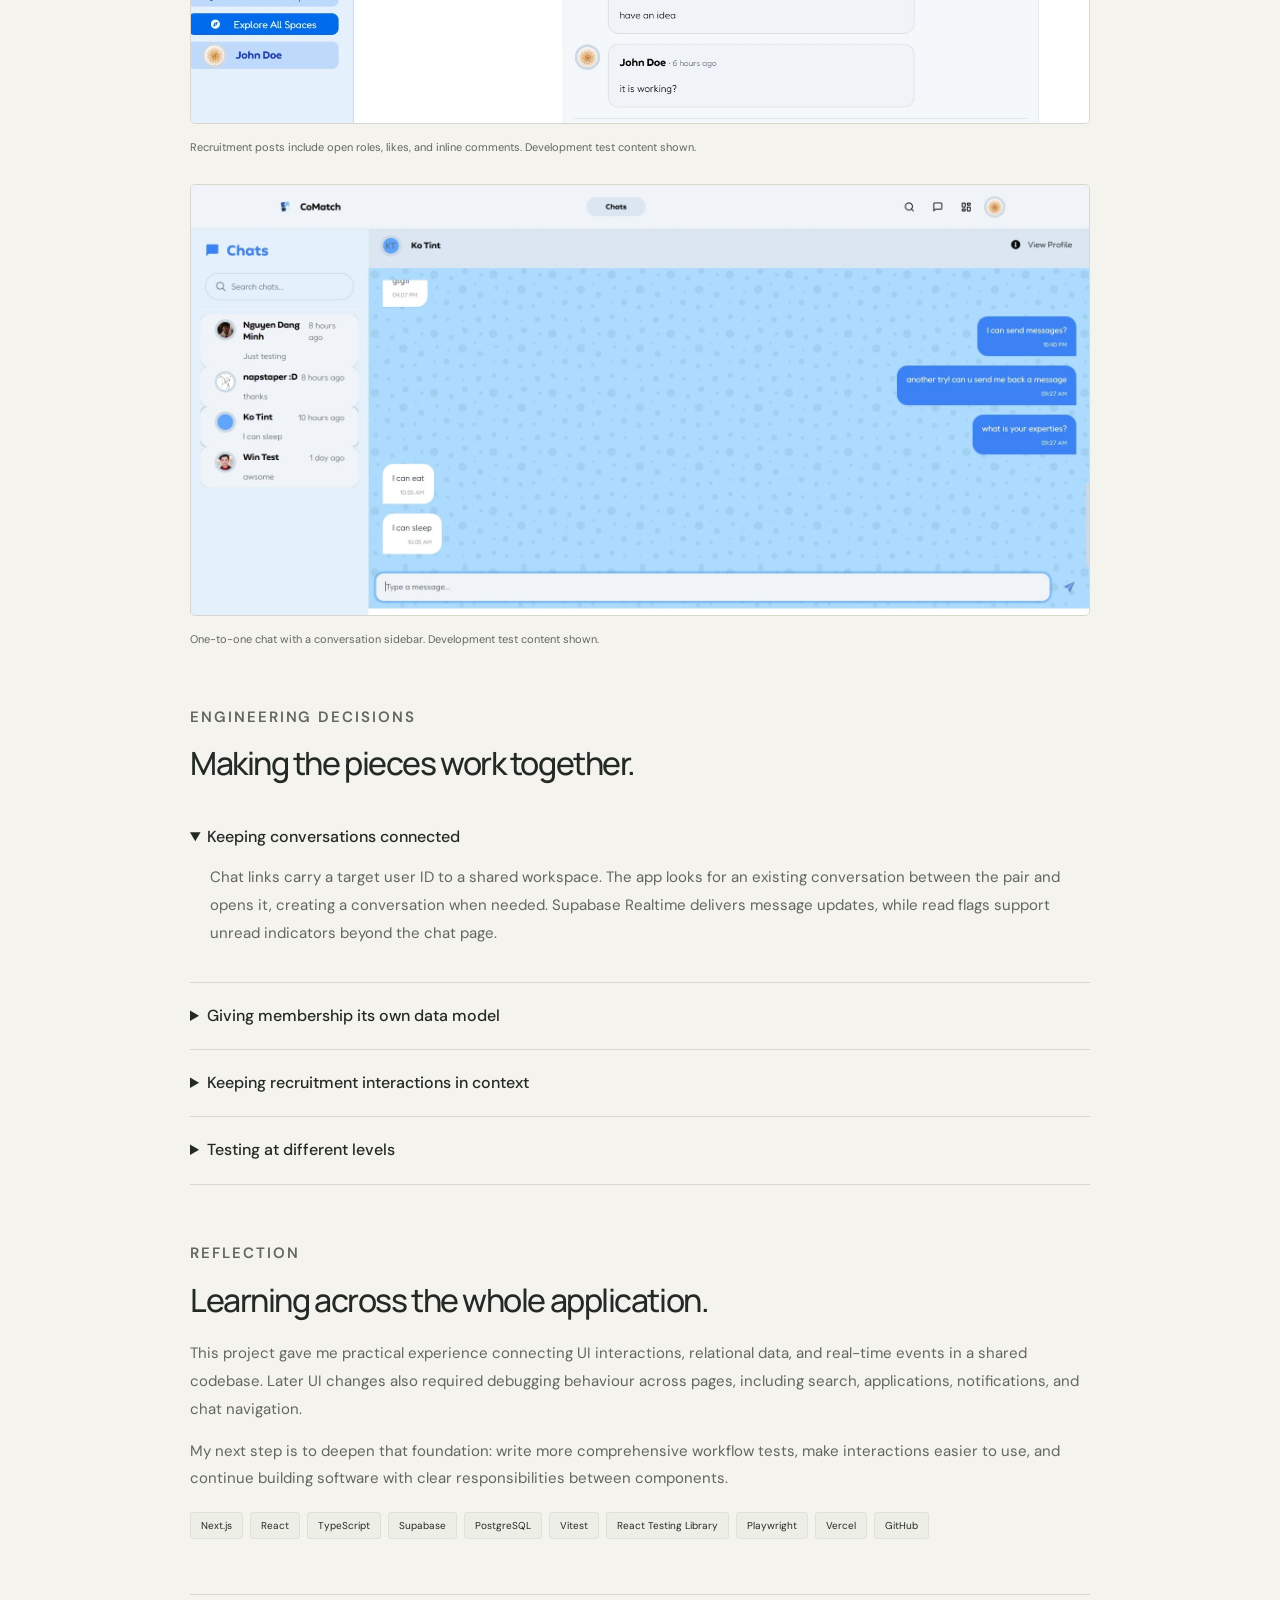
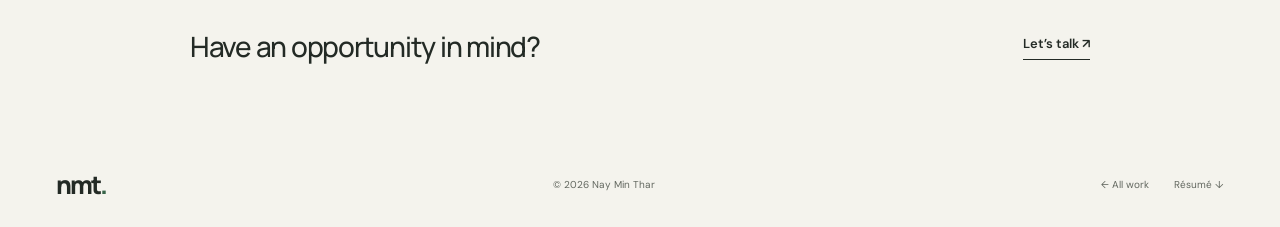
==== commit 62329f62: "Add direct resume PDF download" ====
--- a/comatch.html
+++ b/comatch.html
@@ -1,11 +1,11 @@
 <!doctype html>
 <html lang="en">
 <head><meta charset="UTF-8"><meta name="viewport" content="width=device-width, initial-scale=1"><title>CoMatch — Nay Min Thar</title><meta name="description" content="How I contributed to CoMatch: Spaces, teammate recruitment, real-time chat, and automated testing. An NUS Orbital 2026 team project."><meta name="theme-color" content="#f4f3ed"><link rel="icon" href="assets/favicon.svg" type="image/svg+xml"><link rel="stylesheet" href="styles.css"><script src="script.js" defer></script></head>
-<body><a class="skip-link" href="#main">Skip to content</a><header class="site-header wrap"><a class="wordmark" href="index.html" aria-label="Nay Min Thar home">nmt<span class="brand-dot">.</span></a><nav aria-label="Main navigation"><a href="index.html#work">Work</a><a href="index.html#about">About</a><a href="index.html#contact">Contact</a><a class="nav-resume" href="resume.html">Résumé ↗</a></nav></header>
+<body><a class="skip-link" href="#main">Skip to content</a><header class="site-header wrap"><a class="wordmark" href="index.html" aria-label="Nay Min Thar home">nmt<span class="brand-dot">.</span></a><nav aria-label="Main navigation"><a href="index.html#work">Work</a><a href="index.html#about">About</a><a href="index.html#contact">Contact</a><a class="nav-resume" href="output/pdf/Nay-Min-Thar-Resume.pdf" download>Résumé ↓</a></nav></header>
 <main id="main"><section class="case-hero wrap"><a class="back-link" href="index.html#work">← Back to selected work</a><p class="eyebrow">NUS Orbital 2026 / Team project</p><h1>CoMatch<span class="green">.</span></h1><p class="case-deck">Helping students find the right people to build with.</p><div class="case-links"><a class="button dark" href="https://co-match-two.vercel.app/" target="_blank" rel="noopener noreferrer">Visit live app ↗</a><a class="button" href="https://github.com/naymin-gif/CoMatch" target="_blank" rel="noopener noreferrer">View source ↗</a><span class="small muted">Live app requires sign-in</span></div><dl class="case-facts"><div><dt>Timeline</dt><dd>May — August 2026</dd></div><div><dt>Team</dt><dd>Nay Min Thar<br>Win Htut Khaung Soe</dd></div><div><dt>My focus</dt><dd>Feature development<br>Real-time chat & testing</dd></div><div><dt>Stack</dt><dd>Next.js · React · TypeScript<br>Supabase · Vercel</dd></div></dl><figure class="case-cover"><img src="assets/comatch-spaces.webp" width="1782" height="910" alt="CoMatch Space interface with member navigation and recruitment feed"><figcaption>CoMatch’s Space interface. Development screenshot from our project documentation.</figcaption></figure></section>
 <div class="case-body wrap"><section class="case-section"><p class="eyebrow">The problem</p><h2>Finding a team shouldn’t<br>stand in the way of an idea.</h2><p>Students looking for teammates often rely on busy group chats or shared spreadsheets. Opportunities get buried, availability becomes unclear, and it can be difficult to find people interested in the same project.</p><p>My teammate and I built CoMatch as a central place to discover project communities, post open roles, and talk to potential teammates. We developed it through NUS Orbital, completing the project in August 2026.</p></section>
 <section class="case-section"><p class="eyebrow">My contribution</p><h2>From discovery to conversation.</h2><p>I contributed across the application, with most of my feature work focused on Spaces, recruitment posts, and real-time messaging.</p><ol class="contribution-list"><li><div><h3>Spaces & membership</h3><p>Implemented the Space directory, creation and detail flows, creator membership, and join/leave behaviour. Connected joined Spaces to home-page filtering while supporting broader exploration.</p></div></li><li><div><h3>Recruitment & interaction</h3><p>Built teammate-call flows with role selection and Supabase insertion, then added likes, comments, and applications. Connected comment authors to public profiles and fixed the ability for owners to apply to their own posts.</p></div></li><li><div><h3>Real-time messaging</h3><p>Implemented one-to-one chat, profile-to-chat routing, read-state updates, and unread notifications. Integrated notification behaviour across the navigation and dashboard, and debugged chat routing after UI updates.</p></div></li><li><div><h3>Testing & delivery</h3><p>Wrote Vitest and React Testing Library suites for shared components, Supabase integration tests, and Playwright checks for protected routes, login rendering, and search interaction. Deployed the application to Vercel and helped resolve deployment issues.</p></div></li></ol><aside class="team-note"><strong>A shared build.</strong> My teammate led authentication, dashboard development, and much of the later UI redesign. We shared planning, documentation, peer review, and refactoring. The finished interface reflects both of our work.</aside></section>
 <section class="case-section"><p class="eyebrow">Inside the product</p><h2>A connected team-finding flow.</h2><p>Spaces organise opportunities around modules, hackathons, or project categories. Recruitment posts describe the idea and open roles. Profiles and direct messaging help people decide whether they want to work together.</p><figure class="case-gallery"><a href="assets/comatch-posts.webp" target="_blank" rel="noopener" aria-label="Open full-size recruitment post screenshot"><img src="assets/comatch-posts.webp" width="1589" height="904" loading="lazy" alt="CoMatch post with an open UI/UX role and expandable discussion"></a><figcaption>Recruitment posts include open roles, likes, and inline comments. Development test content shown.</figcaption></figure><figure class="case-gallery"><a href="assets/comatch-chat.webp" target="_blank" rel="noopener" aria-label="Open full-size chat screenshot"><img src="assets/comatch-chat.webp" width="1898" height="910" loading="lazy" alt="CoMatch messaging interface showing a chat list and active message thread"></a><figcaption>One-to-one chat with a conversation sidebar. Development test content shown.</figcaption></figure></section>
 <section class="case-section"><p class="eyebrow">Engineering decisions</p><h2>Making the pieces work together.</h2><details class="case-detail" open><summary>Keeping conversations connected</summary><p>Chat links carry a target user ID to a shared workspace. The app looks for an existing conversation between the pair and opens it, creating a conversation when needed. Supabase Realtime delivers message updates, while read flags support unread indicators beyond the chat page.</p></details><details class="case-detail"><summary>Giving membership its own data model</summary><p>A dedicated <code>space_members</code> table separates membership from recruitment applications. This supports join/leave behaviour, membership lookups, and filtering the home page by joined Spaces.</p></details><details class="case-detail"><summary>Keeping recruitment interactions in context</summary><p>Comments expand inside a post instead of moving the user into a separate overlay. Recruitment forms use a constrained, scrollable body so adding more roles does not push the submission controls beyond the viewport.</p></details><details class="case-detail"><summary>Testing at different levels</summary><p>Component tests exercise rendering and interactions. Database integration checks inspect queries and schema expectations. Browser tests check login rendering, route protection, and search behaviour. Each layer covers a different kind of failure; route checks alone do not prove the complete authenticated application flow.</p></details></section>
 <section class="case-section"><p class="eyebrow">Reflection</p><h2>Learning across the whole application.</h2><p>This project gave me practical experience connecting UI interactions, relational data, and real-time events in a shared codebase. Later UI changes also required debugging behaviour across pages, including search, applications, notifications, and chat navigation.</p><p>My next step is to deepen that foundation: write more comprehensive workflow tests, make interactions easier to use, and continue building software with clear responsibilities between components.</p><ul class="tags" aria-label="Project tools"><li>Next.js</li><li>React</li><li>TypeScript</li><li>Supabase</li><li>PostgreSQL</li><li>Vitest</li><li>React Testing Library</li><li>Playwright</li><li>Vercel</li><li>GitHub</li></ul></section><div class="next-step"><h2>Have an opportunity in mind?</h2><a class="text-link" href="index.html#contact">Let’s talk ↗</a></div></div></main>
-<footer class="site-footer wrap"><a class="wordmark" href="index.html" aria-label="Nay Min Thar home">nmt<span class="brand-dot">.</span></a><span>© <span data-year>2026</span> Nay Min Thar</span><div><a href="index.html#work">← All work</a><a href="resume.html">Résumé ↗</a></div></footer></body></html>
+<footer class="site-footer wrap"><a class="wordmark" href="index.html" aria-label="Nay Min Thar home">nmt<span class="brand-dot">.</span></a><span>© <span data-year>2026</span> Nay Min Thar</span><div><a href="index.html#work">← All work</a><a href="output/pdf/Nay-Min-Thar-Resume.pdf" download>Résumé ↓</a></div></footer></body></html>
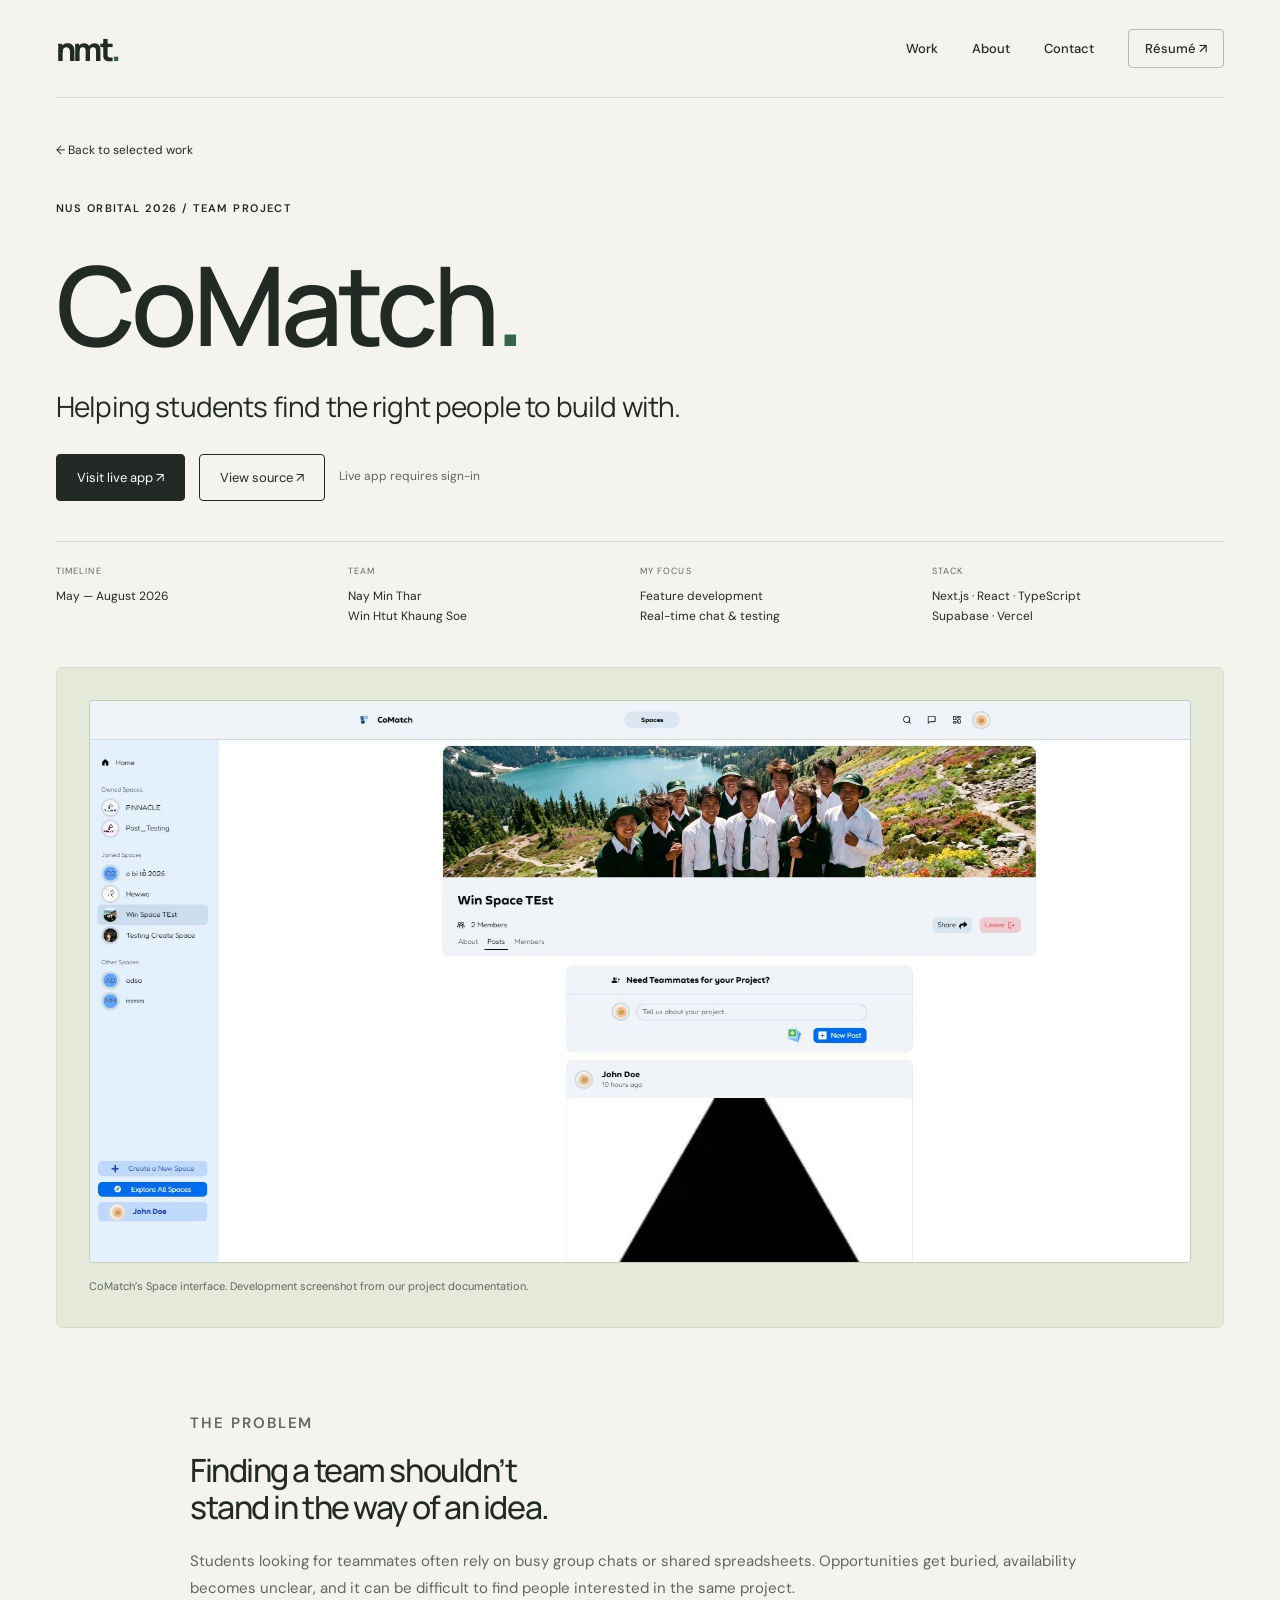
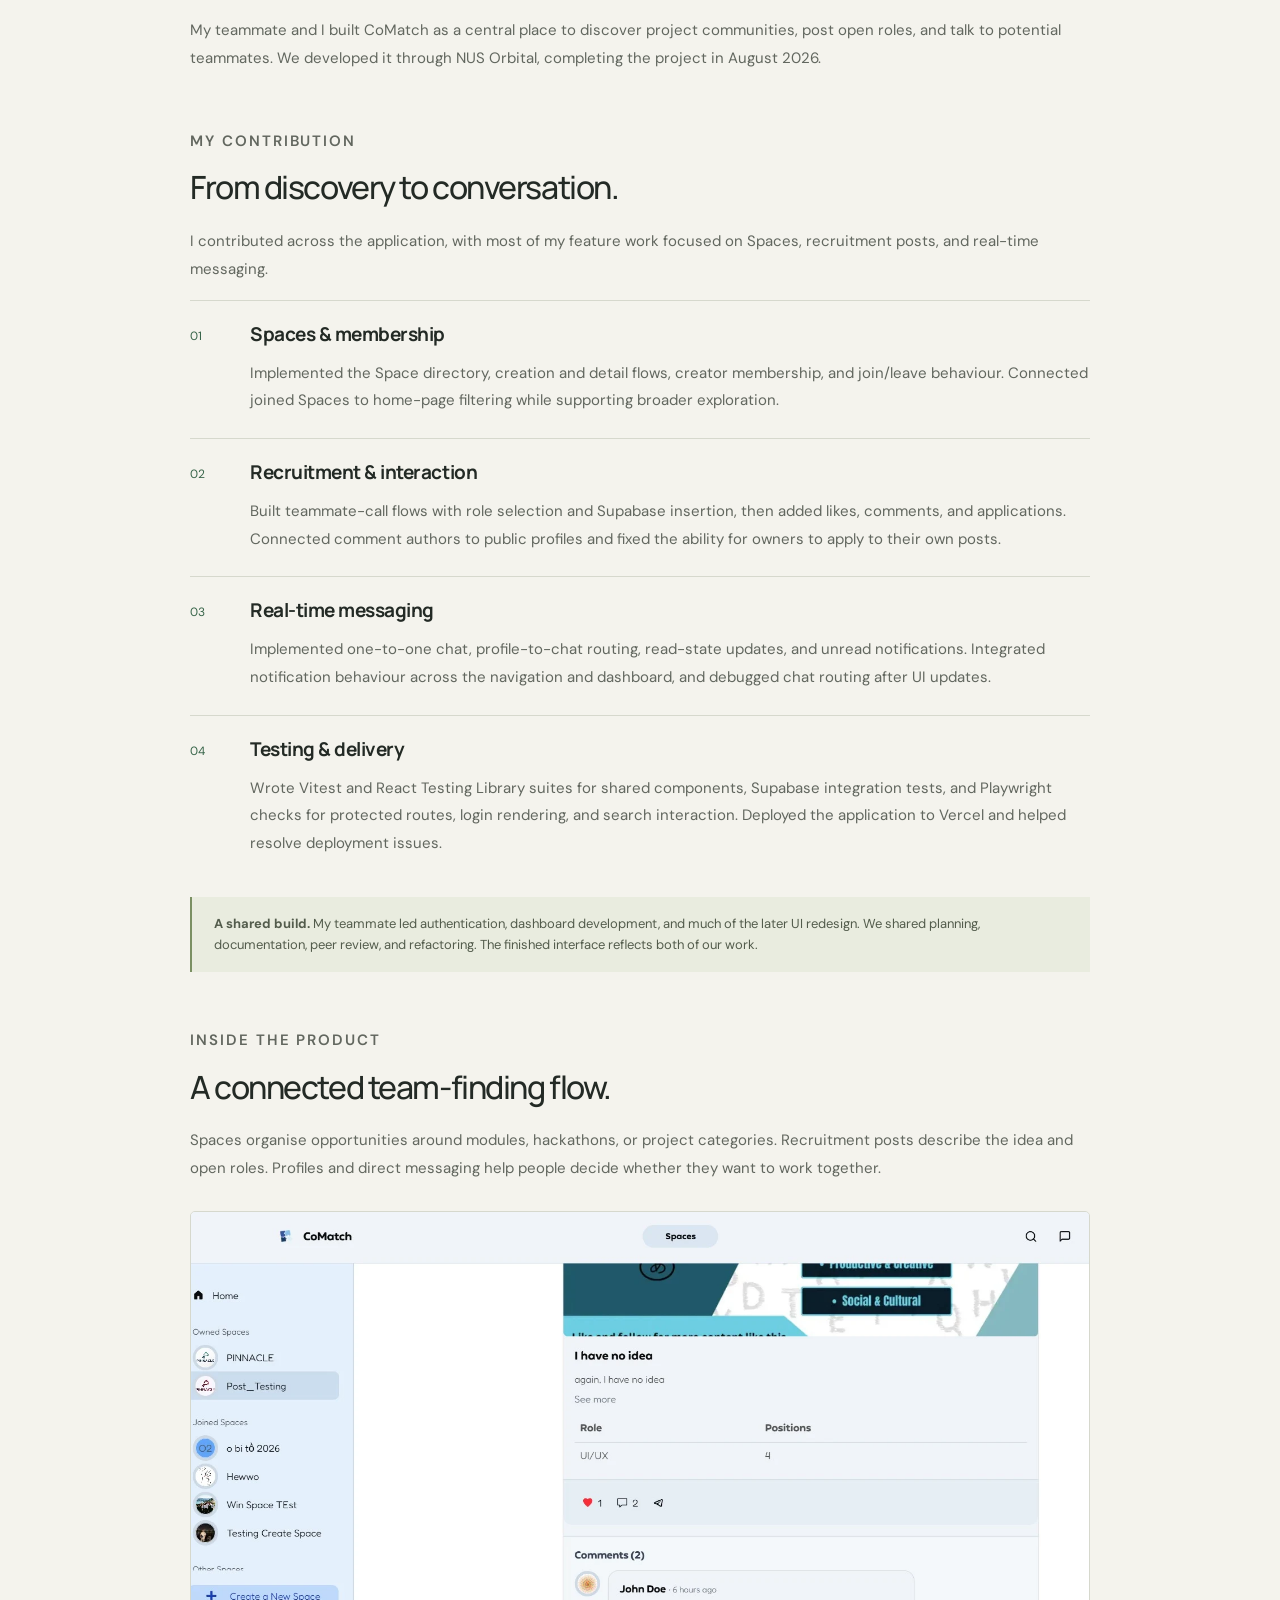
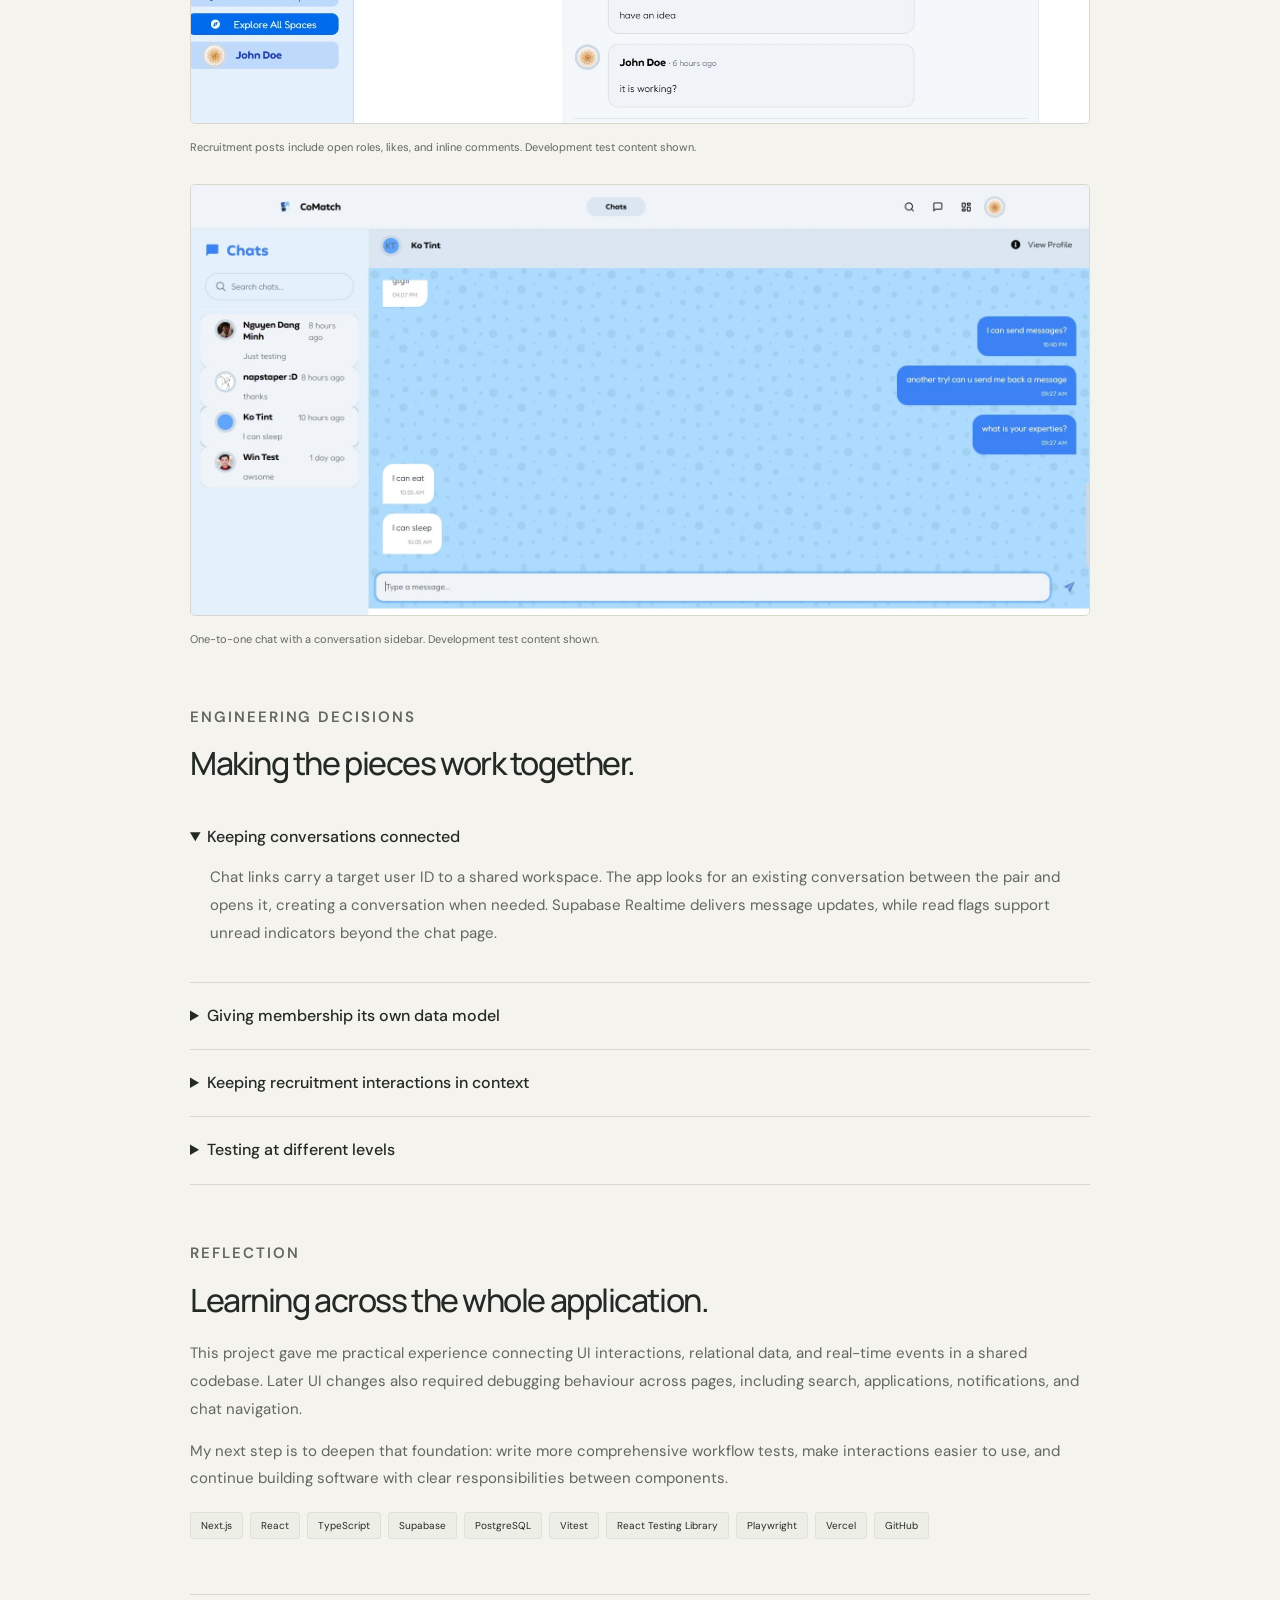
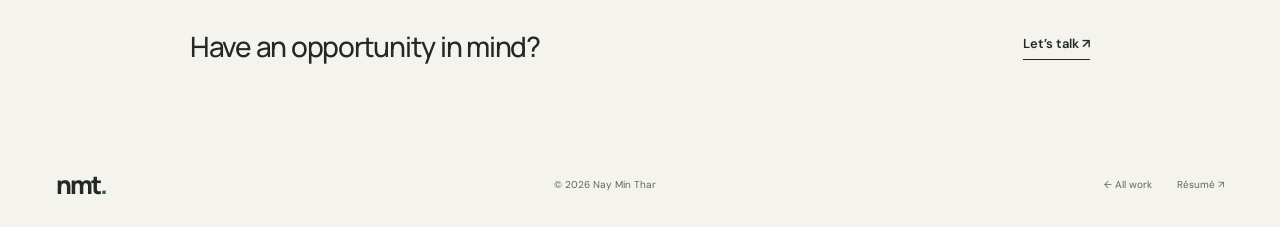
==== commit 8534504b: "Revert "Add direct resume PDF download" This reverts commit 62329f625a26bbc9cbb7041fbffcd3ab7efe60a6" ====
--- a/comatch.html
+++ b/comatch.html
@@ -1,11 +1,11 @@
 <!doctype html>
 <html lang="en">
 <head><meta charset="UTF-8"><meta name="viewport" content="width=device-width, initial-scale=1"><title>CoMatch — Nay Min Thar</title><meta name="description" content="How I contributed to CoMatch: Spaces, teammate recruitment, real-time chat, and automated testing. An NUS Orbital 2026 team project."><meta name="theme-color" content="#f4f3ed"><link rel="icon" href="assets/favicon.svg" type="image/svg+xml"><link rel="stylesheet" href="styles.css"><script src="script.js" defer></script></head>
-<body><a class="skip-link" href="#main">Skip to content</a><header class="site-header wrap"><a class="wordmark" href="index.html" aria-label="Nay Min Thar home">nmt<span class="brand-dot">.</span></a><nav aria-label="Main navigation"><a href="index.html#work">Work</a><a href="index.html#about">About</a><a href="index.html#contact">Contact</a><a class="nav-resume" href="output/pdf/Nay-Min-Thar-Resume.pdf" download>Résumé ↓</a></nav></header>
+<body><a class="skip-link" href="#main">Skip to content</a><header class="site-header wrap"><a class="wordmark" href="index.html" aria-label="Nay Min Thar home">nmt<span class="brand-dot">.</span></a><nav aria-label="Main navigation"><a href="index.html#work">Work</a><a href="index.html#about">About</a><a href="index.html#contact">Contact</a><a class="nav-resume" href="resume.html">Résumé ↗</a></nav></header>
 <main id="main"><section class="case-hero wrap"><a class="back-link" href="index.html#work">← Back to selected work</a><p class="eyebrow">NUS Orbital 2026 / Team project</p><h1>CoMatch<span class="green">.</span></h1><p class="case-deck">Helping students find the right people to build with.</p><div class="case-links"><a class="button dark" href="https://co-match-two.vercel.app/" target="_blank" rel="noopener noreferrer">Visit live app ↗</a><a class="button" href="https://github.com/naymin-gif/CoMatch" target="_blank" rel="noopener noreferrer">View source ↗</a><span class="small muted">Live app requires sign-in</span></div><dl class="case-facts"><div><dt>Timeline</dt><dd>May — August 2026</dd></div><div><dt>Team</dt><dd>Nay Min Thar<br>Win Htut Khaung Soe</dd></div><div><dt>My focus</dt><dd>Feature development<br>Real-time chat & testing</dd></div><div><dt>Stack</dt><dd>Next.js · React · TypeScript<br>Supabase · Vercel</dd></div></dl><figure class="case-cover"><img src="assets/comatch-spaces.webp" width="1782" height="910" alt="CoMatch Space interface with member navigation and recruitment feed"><figcaption>CoMatch’s Space interface. Development screenshot from our project documentation.</figcaption></figure></section>
 <div class="case-body wrap"><section class="case-section"><p class="eyebrow">The problem</p><h2>Finding a team shouldn’t<br>stand in the way of an idea.</h2><p>Students looking for teammates often rely on busy group chats or shared spreadsheets. Opportunities get buried, availability becomes unclear, and it can be difficult to find people interested in the same project.</p><p>My teammate and I built CoMatch as a central place to discover project communities, post open roles, and talk to potential teammates. We developed it through NUS Orbital, completing the project in August 2026.</p></section>
 <section class="case-section"><p class="eyebrow">My contribution</p><h2>From discovery to conversation.</h2><p>I contributed across the application, with most of my feature work focused on Spaces, recruitment posts, and real-time messaging.</p><ol class="contribution-list"><li><div><h3>Spaces & membership</h3><p>Implemented the Space directory, creation and detail flows, creator membership, and join/leave behaviour. Connected joined Spaces to home-page filtering while supporting broader exploration.</p></div></li><li><div><h3>Recruitment & interaction</h3><p>Built teammate-call flows with role selection and Supabase insertion, then added likes, comments, and applications. Connected comment authors to public profiles and fixed the ability for owners to apply to their own posts.</p></div></li><li><div><h3>Real-time messaging</h3><p>Implemented one-to-one chat, profile-to-chat routing, read-state updates, and unread notifications. Integrated notification behaviour across the navigation and dashboard, and debugged chat routing after UI updates.</p></div></li><li><div><h3>Testing & delivery</h3><p>Wrote Vitest and React Testing Library suites for shared components, Supabase integration tests, and Playwright checks for protected routes, login rendering, and search interaction. Deployed the application to Vercel and helped resolve deployment issues.</p></div></li></ol><aside class="team-note"><strong>A shared build.</strong> My teammate led authentication, dashboard development, and much of the later UI redesign. We shared planning, documentation, peer review, and refactoring. The finished interface reflects both of our work.</aside></section>
 <section class="case-section"><p class="eyebrow">Inside the product</p><h2>A connected team-finding flow.</h2><p>Spaces organise opportunities around modules, hackathons, or project categories. Recruitment posts describe the idea and open roles. Profiles and direct messaging help people decide whether they want to work together.</p><figure class="case-gallery"><a href="assets/comatch-posts.webp" target="_blank" rel="noopener" aria-label="Open full-size recruitment post screenshot"><img src="assets/comatch-posts.webp" width="1589" height="904" loading="lazy" alt="CoMatch post with an open UI/UX role and expandable discussion"></a><figcaption>Recruitment posts include open roles, likes, and inline comments. Development test content shown.</figcaption></figure><figure class="case-gallery"><a href="assets/comatch-chat.webp" target="_blank" rel="noopener" aria-label="Open full-size chat screenshot"><img src="assets/comatch-chat.webp" width="1898" height="910" loading="lazy" alt="CoMatch messaging interface showing a chat list and active message thread"></a><figcaption>One-to-one chat with a conversation sidebar. Development test content shown.</figcaption></figure></section>
 <section class="case-section"><p class="eyebrow">Engineering decisions</p><h2>Making the pieces work together.</h2><details class="case-detail" open><summary>Keeping conversations connected</summary><p>Chat links carry a target user ID to a shared workspace. The app looks for an existing conversation between the pair and opens it, creating a conversation when needed. Supabase Realtime delivers message updates, while read flags support unread indicators beyond the chat page.</p></details><details class="case-detail"><summary>Giving membership its own data model</summary><p>A dedicated <code>space_members</code> table separates membership from recruitment applications. This supports join/leave behaviour, membership lookups, and filtering the home page by joined Spaces.</p></details><details class="case-detail"><summary>Keeping recruitment interactions in context</summary><p>Comments expand inside a post instead of moving the user into a separate overlay. Recruitment forms use a constrained, scrollable body so adding more roles does not push the submission controls beyond the viewport.</p></details><details class="case-detail"><summary>Testing at different levels</summary><p>Component tests exercise rendering and interactions. Database integration checks inspect queries and schema expectations. Browser tests check login rendering, route protection, and search behaviour. Each layer covers a different kind of failure; route checks alone do not prove the complete authenticated application flow.</p></details></section>
 <section class="case-section"><p class="eyebrow">Reflection</p><h2>Learning across the whole application.</h2><p>This project gave me practical experience connecting UI interactions, relational data, and real-time events in a shared codebase. Later UI changes also required debugging behaviour across pages, including search, applications, notifications, and chat navigation.</p><p>My next step is to deepen that foundation: write more comprehensive workflow tests, make interactions easier to use, and continue building software with clear responsibilities between components.</p><ul class="tags" aria-label="Project tools"><li>Next.js</li><li>React</li><li>TypeScript</li><li>Supabase</li><li>PostgreSQL</li><li>Vitest</li><li>React Testing Library</li><li>Playwright</li><li>Vercel</li><li>GitHub</li></ul></section><div class="next-step"><h2>Have an opportunity in mind?</h2><a class="text-link" href="index.html#contact">Let’s talk ↗</a></div></div></main>
-<footer class="site-footer wrap"><a class="wordmark" href="index.html" aria-label="Nay Min Thar home">nmt<span class="brand-dot">.</span></a><span>© <span data-year>2026</span> Nay Min Thar</span><div><a href="index.html#work">← All work</a><a href="output/pdf/Nay-Min-Thar-Resume.pdf" download>Résumé ↓</a></div></footer></body></html>
+<footer class="site-footer wrap"><a class="wordmark" href="index.html" aria-label="Nay Min Thar home">nmt<span class="brand-dot">.</span></a><span>© <span data-year>2026</span> Nay Min Thar</span><div><a href="index.html#work">← All work</a><a href="resume.html">Résumé ↗</a></div></footer></body></html>
